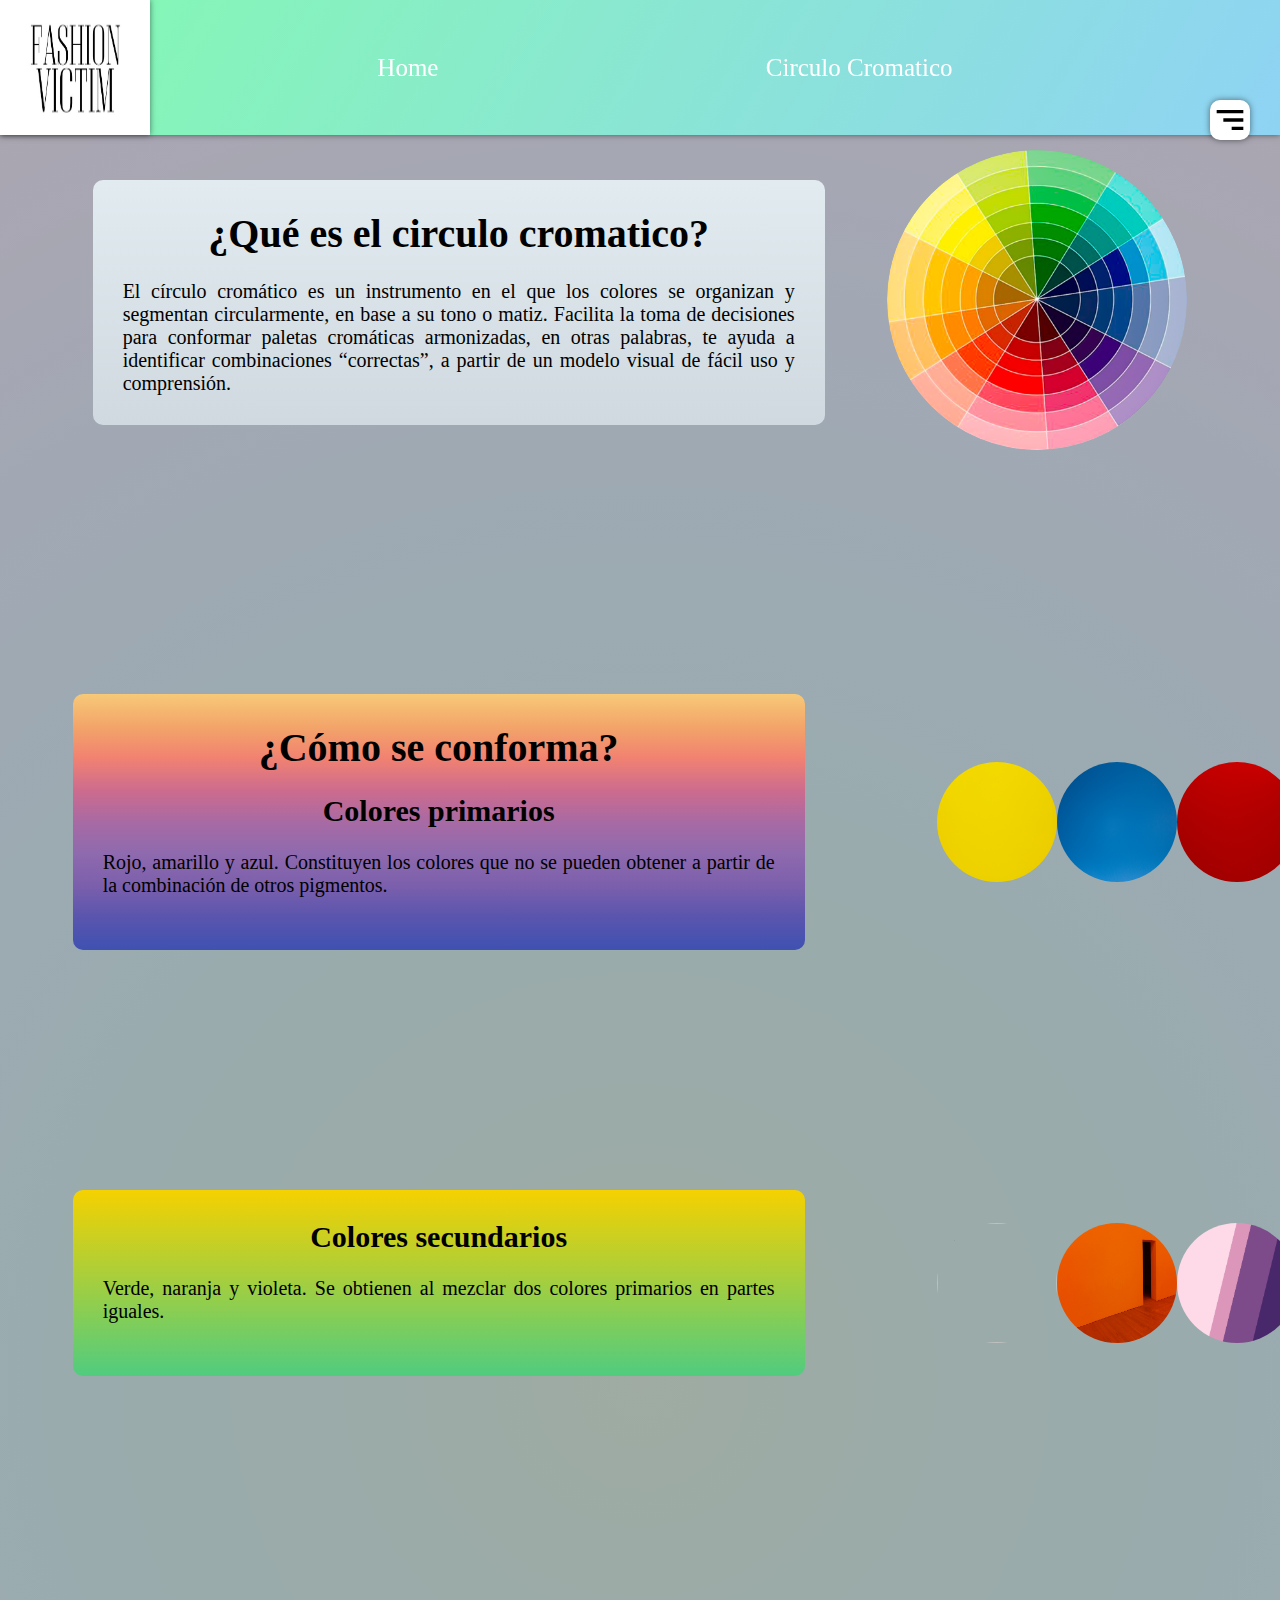
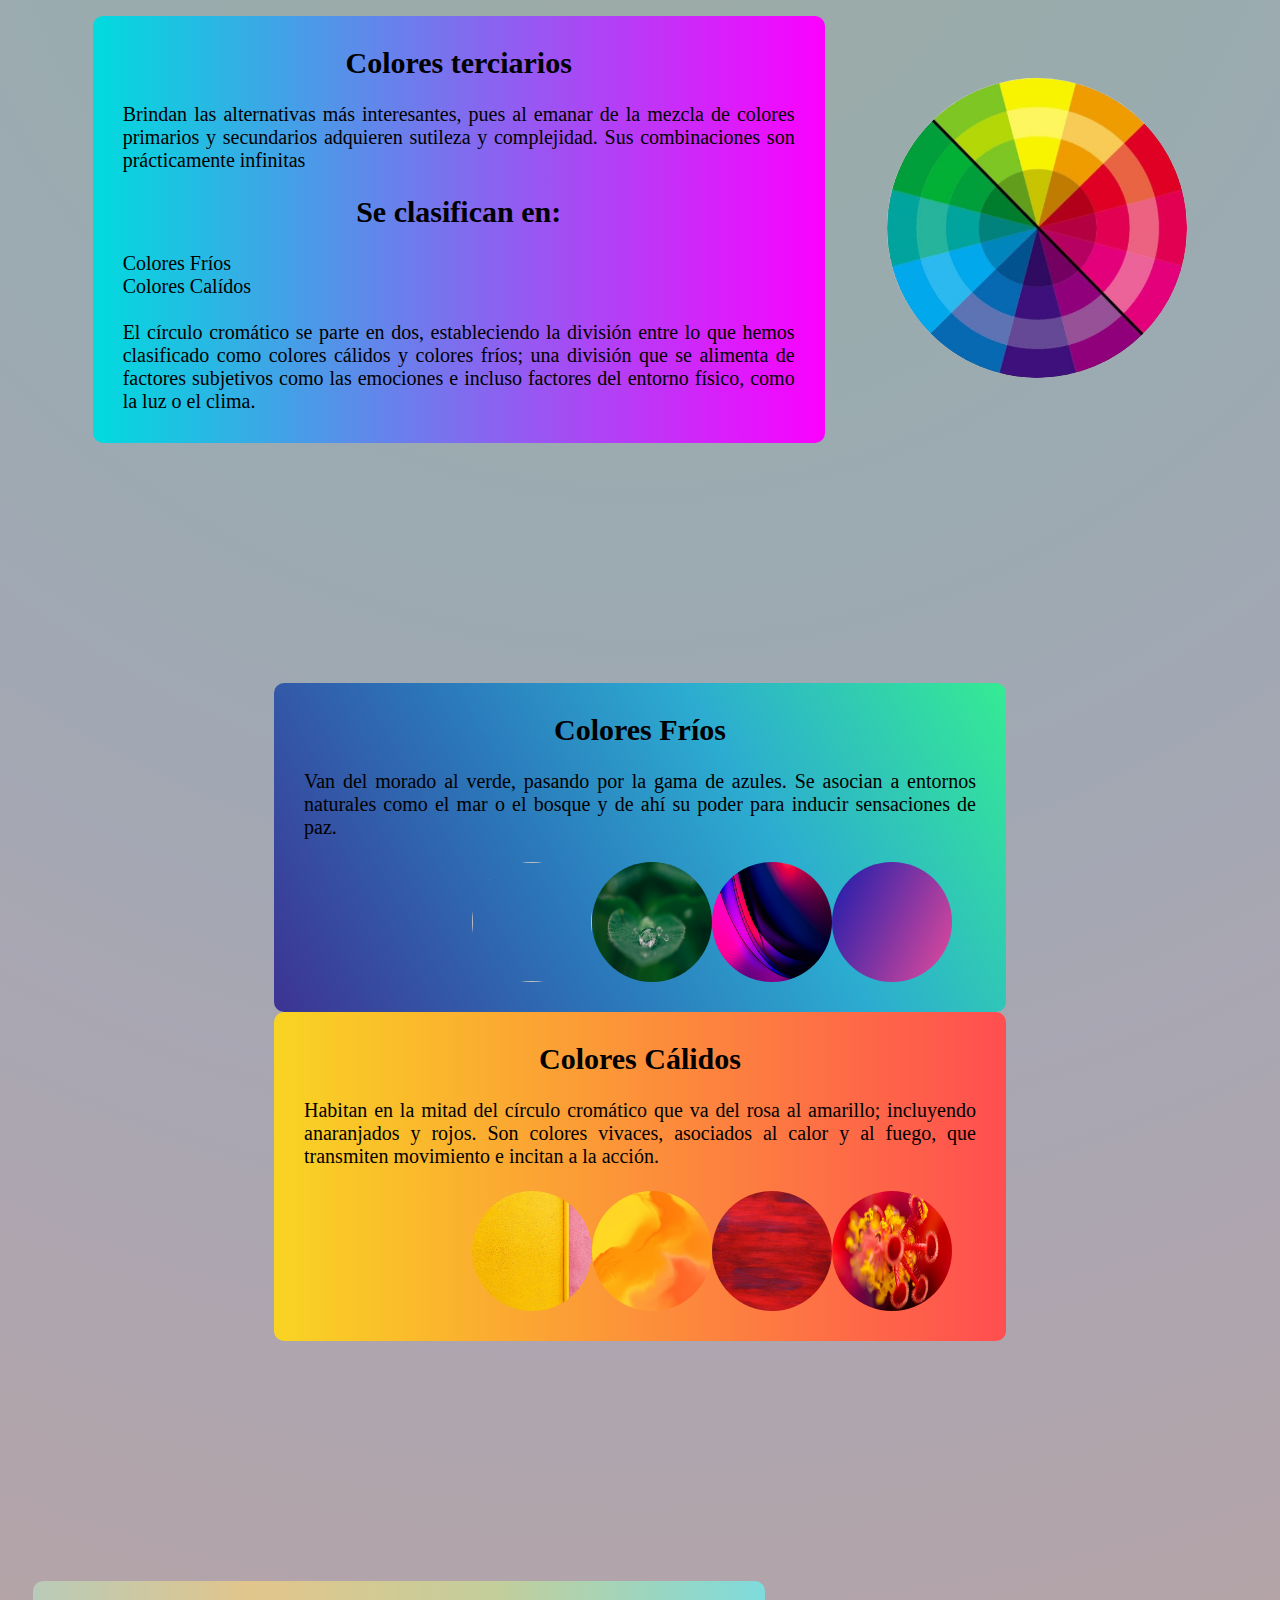
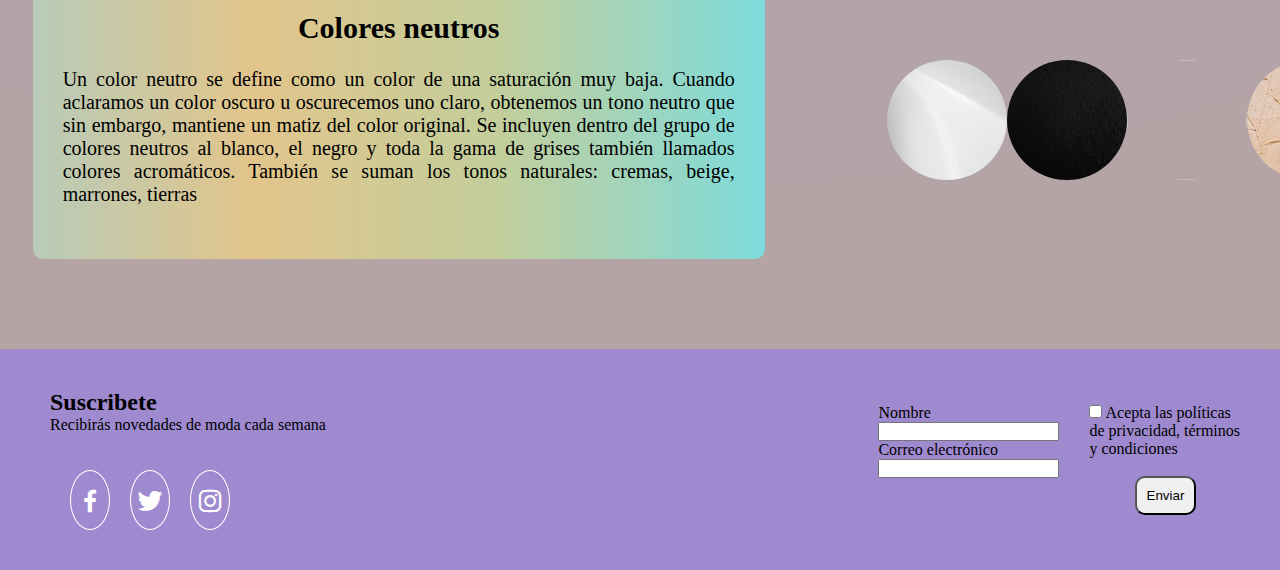
==== circulo.html @ fef50c9a "first commit" ====
<!DOCTYPE html>
<html lang="es">

<head>
    <meta charset="UTF-8">
    <meta name="viewport" content="width=device-width, initial-scale=1.0">
    <title>Fashion Victim</title>
    <link rel="stylesheet" href="css/style.css">
    <link href='https://unpkg.com/boxicons@2.0.7/css/boxicons.min.css' rel='stylesheet'>  <!-- Permite trabajar con los iconos de boxicons-->  
</head>

<body>
    <header class="header">
        <img src="Imagenes/Logo.jpg" alt="" class="Logo">
        <nav class ="menu-navegacion">
            <a href="principal.html">Home</a>
            <a href="circulo.html">Circulo Cromatico</a>
        </nav>
        <div class="head" id=inicio>
            <img src="Imagenes/menu.svg" alt="" class="opcion">
            <nav class ="opcion-navegacion">
                <a href="#circuloC">Circulo Cromatico</a>
                <a href="#primario">Colores primarios</a>
                <a href="#secundario">Colores secundarios</a>
                <a href="#terciario">Colores terciarios</a>
                <a href="#friocalido">Fríos y Cálidos</a>
                <a href="#neutro">Colores neutros</a>
            </nav>
        </div>
    </header>    

    <main>
        <section class="contenedor" id="circuloC">
            <div class="contenedor-circulo">
                <div class ="circulo-cromatico" style="background-image: linear-gradient(to top, #cfd9df 0%, #e2ebf0 100%);">
                    <h1>¿Qué es el circulo cromatico?</h1></br>
                    <p>El círculo cromático es un instrumento en el que los colores se organizan y segmentan circularmente, en base a su tono o matiz. Facilita la toma de decisiones para conformar paletas cromáticas armonizadas, en otras palabras, te ayuda a identificar combinaciones “correctas”, a partir de un modelo visual de fácil uso y comprensión.</p>
                </div>
                <div class ="circulo-frio">
                    <img src ="Imagenes/circle.png">
                </div>
            </div>
        </section>
        <section class="contenedor" id="primario">
            <div class="contenedor-circulo">
                <div class ="circulo-cromatico" style="background-image: linear-gradient(to top, #3f51b1 0%, #5a55ae 13%, #7b5fac 25%, #8f6aae 38%, #a86aa4 50%, #cc6b8e 62%, #f18271 75%, #f3a469 87%, #f7c978 100%);">
                    <h1>¿Cómo se conforma?</h1></br>
                    <h2>Colores primarios</h2></br>
                    <p>Rojo, amarillo y azul. Constituyen los colores que no se pueden obtener a partir de la combinación de otros pigmentos.</p></br>                 
                </div>
                <div>
                    <div class ="circulo-conforma">
                        <img src="Imagenes/amarillo.jpg">
                        <img src="Imagenes/azul.jpg">
                        <img src="Imagenes/rojo.jpg">
                    </div> 
                </div>
            </div>
        </section>
        <section class="contenedor" id="secundario">
            <div class="contenedor-circulo">
                <div class ="circulo-cromatico" style="background-image: linear-gradient(to top, #50cc7f 0%, #f5d100 100%);">
                    <h2>Colores secundarios</h2></br>
                    <p>Verde, naranja y violeta. Se obtienen al mezclar dos colores primarios en partes iguales.</p></br>                 
                </div>
                <div>
                    <div class ="circulo-conforma">
                        <img src="Imagenes/verde.jpg">
                        <img src="Imagenes/naranja.jpg">
                        <img src="Imagenes/violeta.jpg">
                    </div>
                </div>
            </div>
        </section>
        <section class="contenedor" id="terciario">
            <div class="contenedor-circulo">
                <div class ="circulo-cromatico" style="background-image: linear-gradient(to right, #00dbde 0%, #fc00ff 100%);">
                    <h2>Colores terciarios</h2></br>
                    <p>Brindan las alternativas más interesantes, pues al emanar de la mezcla de colores primarios y secundarios adquieren sutileza y complejidad. Sus combinaciones son prácticamente infinitas</p>                 
                    </br>
                    <div>
                        <h2>Se clasifican en:</h2></br>
                        <ul>
                            <li>Colores Fríos</li>
                            <li>Colores Calídos</li>
                        </ul></br>
                        <p>El círculo cromático se parte en dos, estableciendo la división entre lo que hemos clasificado como colores cálidos y colores fríos; una división que se alimenta de factores subjetivos como las emociones e incluso factores del entorno físico, como la luz o el clima.</p>
                    </div>
                </div>
                <div class ="circulo-frio">
                    <img src ="Imagenes/frio-calido.jpg">
                </div>
            </div>
        </section>
        <section class="contenedor" id="friocalido">
            <div class="contenedor-circulo">
                <div class ="circulo-cromatico" style="background-image: linear-gradient(60deg, #3d3393 0%, #2b76b9 37%, #2cacd1 65%, #35eb93 100%);">
                    <div class ="Frios">
                        <h2>Colores Fríos</h2></br>
                        <p>Van del morado al verde, pasando por la gama de azules. Se asocian a entornos naturales como el mar o el bosque y de ahí su poder para inducir sensaciones de paz.</p></br>
                        <div class ="circulo-conforma"> 
                            <img src="Imagenes/frio1.jpg">
                            <img src="Imagenes/frio2.jpg">
                            <img src="Imagenes/frio3.jpg">
                            <img src="Imagenes/frio4.jpg">
                        </div> 
                    </div>                 
                </div>
                <div class ="circulo-cromatico" style="background-image: linear-gradient(to right, #f9d423 0%, #ff4e50 100%);">
                    <div class ="Calidos">
                        <h2>Colores Cálidos</h2></br>
                        <p>Habitan en la mitad del círculo cromático que va del rosa al amarillo; incluyendo anaranjados y rojos. Son colores vivaces, asociados al calor y al fuego, que transmiten movimiento e incitan a la acción.</p></br>
                        <div class ="circulo-conforma"> 
                            <img src="Imagenes/calido1.jpg">
                            <img src="Imagenes/calido2.jpg">
                            <img src="Imagenes/calido3.jpg">
                            <img src="Imagenes/calido4.jpg">
                        </div> 
                    </div>                 
                </div>
            </div>
        </section>
        <section class="contenedor" id="neutro">
            <div class="contenedor-circulo">
                <div class ="circulo-cromatico" style="background-image: linear-gradient(to right, #e4afcb 0%, #b8cbb8 0%, #b8cbb8 0%, #e2c58b 30%, #c2ce9c 64%, #7edbdc 100%);">
                    <h2>Colores neutros</h2></br>
                    <p>Un color neutro se define como un color de una saturación muy baja. Cuando aclaramos un color oscuro u oscurecemos uno claro, obtenemos un tono neutro que sin embargo, mantiene un matiz del color original.
                        Se incluyen dentro del grupo de colores neutros al blanco, el negro y toda la gama de grises también llamados colores acromáticos.
                        También se suman los tonos naturales: cremas, beige, marrones, tierras</p></br>                 
                </div>
                <div>
                    <div class ="circulo-conforma">
                        <img src="Imagenes/blanco.jpg">
                        <img src="Imagenes/negro.jpg">
                        <img src="Imagenes/gris.jpg">
                        <img src="Imagenes/beige.jpg">
                    </div> 
                </div>
            </div>
        </section>
    </main>
    <footer>
        <div class="footer-content">
            <div>
                <h2>Suscribete</h2>
                <p>Recibirás novedades de moda cada semana</p>
                <br></br>
                <div class="social-media">
                    <a href="./" class="social-media-icon">
                        <i class='bx bxl-facebook'></i>
                    </a>
                    <a href="./" class="social-media-icon">
                        <i class='bx bxl-twitter' ></i>
                    </a>
                    <a href="./" class="social-media-icon">
                        <i class='bx bxl-instagram' ></i>
                    </a>
                </div>
            </div>
            <div>
                <form id="formulario" name="formulario" enctype="text/plain" action="#" method="POST">
                    <div>
                        <label for="nombre">Nombre</label></br>
                        <input id="nombre" type="text" name="nombre" value=""></br>
                        <label for="correo">Correo electrónico</label></br>
                        <input id="correo" type="text" name="E-mail" value=""></br>
                    </div>    
                    <div class="check">
                        <input id='check' type="checkbox">
                        <label for="condiciones">Acepta las políticas
                            <p>de privacidad, términos</p>
                            <p>y condiciones</p>
                        </label></br>
                        <button class="boton" onclick="validaSubmite()">Enviar</button>
                    </div>
                </form>
            </div>
        </div>
    </footer>
    <script src="js/menu.js"></script>
    <script src="js/correo.js"></script>
</body>
</html>
---- css/style.css ----
*{
    margin:0;
    padding:0;
    box-sizing:border-box;
}
main{
    background-image: radial-gradient(circle at 50% 37.85%, #9faba3 0, #9eaba4 3.33%, #9daba6 6.67%, #9caba7 10%, #9baba9 13.33%, #9aabaa 16.67%, #9aabac 20%, #9aabad 23.33%, #9aabaf 26.67%, #9babb0 30%, #9caab1 33.33%, #9daab2 36.67%, #9ea9b2 40%, #a0a9b3 43.33%, #a1a8b3 46.67%, #a3a8b3 50%, #a5a7b3 53.33%, #a7a7b2 56.67%, #a9a6b2 60%, #aaa6b1 63.33%, #aca6b0 66.67%, #aea5af 70%, #afa5ae 73.33%, #b1a5ac 76.67%, #b2a4ab 80%, #b3a4a9 83.33%, #b4a4a8 86.67%, #b4a4a6 90%, #b4a4a5 93.33%, #b4a4a3 96.67%, #b4a4a2 100%);
}

.Logo{
    position: fixed;
    top:0;
    z-index: 100;
    width:150px;
    height:15vh;
    cursor: pointer; /*Pone la manito*/
    box-shadow:0 0 6px rgba(0,0,0,.5)
}

.menu-navegacion{
    padding-left: 50px;
    position:fixed;
    top:0;
    width: 100%;
    height:15vh;
    cursor: pointer;
    background-image: linear-gradient(120deg, #84fab0 0%, #8fd3f4 100%);
    display: flex;
    justify-content:space-evenly; /*Reparte el espacio equitativamente*/
    align-items: center;
    box-shadow: 0 0 6px rgba(0,0,0,.5);
}

.menu-navegacion a{
    color:#fff;
    text-decoration:none;
    font-size: 25px;
}

.opcion{
    position:fixed;
    top:100px;
    right:30px;
    background:white;
    width:40px;
    height:40px;
    cursor: pointer; /*Pone la manito*/
    border-radius: 10px;
    box-shadow:0 0 6px rgba(0,0,0,.5)
}
.opcion-navegacion{
    position:fixed;
    top:100;
    right:0;
    width:30vw;
    height:60%;
    background-image: linear-gradient(120deg, #84fab0 0%, #8fd3f4 100%);
    display: flex;
    flex-direction: column;
    justify-content:space-evenly; /*Reparte el espacio equitativamente*/
    align-items: center;
    transition: transform .3s ease-in-out;
    transform:translate(110%);
    /*sale de la vista porque se mueve un 110 porciento*/
    box-shadow: 0 0 6px rgba(0,0,0,.5);
}

.spread{
    transform: translate(0);
    /*cuando da clic al boton que aparezca de nuevo el que estaba a 110%*/
}
.opcion-navegacion a{
    color:#fff;
    text-decoration:none;
}

.contenedor{
    width:100%;
    height:100%;
    margin: 60px 0 0; /*arriba-abajo lados*/
    padding: 60px 0; /*arriba-abajo lados*/
}

.contenedor-servicio{
    display: flex;
    justify-content:space-evenly;
    align-items: center;
    flex-wrap: wrap; /*si no cabe en la misma línea que lo pase abajo*/
}

.contenedor-circulo{
    display: flex;
    justify-content:space-evenly;
    align-items: center;
    padding: 30px;
    flex-wrap: wrap; /*si no cabe en la misma línea que lo pase abajo*/
}

.contenedor-servicio img{
    width:40%;
}
.sobre-nosotros{
    width:40%;
    text-align: center;
    font-family: 30px;
}

.circulo-cromatico{
    width:60%;
    text-align: center;
    padding: 30px;
    font-family: Georgia, 'Times New Roman', Times, serif;
    font-size: 20px;
    border-radius: 10px;
}
.circulo-cromatico h2{
    font-size: 30px;
}
.circulo-cromatico img{
    width:300px;
    height: 300%;
}

.circulo-cromatico p{
    text-align: justify;
}
.circulo-frio img{
    border-radius: 50%;
    width:300px;
    height: 300px;
}
.circulo-conforma{
    width:50%;
    margin:auto;
    display:flex;
    justify-content: space-evenly;
}
.circulo-conforma img{
    width:120px;
    height:120px;
    border-radius: 50%;
}
ul li{
    list-style:none;
    text-align: left;
}
.sobre-nosotros h1{
    font-size: 50px;
    line-height: 100px;
    color: #7EE9D2;
}
.sobre-nosotros p{
    font-size: 20px;
    text-align: justify;
}

/* Footer*/

footer{
    background: #9f8ad0;
    padding-bottom: 0.1px;
}

.footer-content{
    margin-left: 50px;
    display:flex;
    justify-content: space-between; /*Los elementos se pongan uno al lado del otro, pero en las esquinas*/
    align-items: center;
    flex-wrap: wrap;
    padding-top:40px;
    padding-bottom:40px
}

.social-media{
    width:50%;
    display:flex;
    justify-content: space-evenly;
}

.social-media-icon{
    display: inline-block;
    margin-left: 20px;
    width: 100px;
    height: 60px;
    border: 1px solid #fff;
    border-radius: 50%;
    text-align: center;
    color: #fff;
}

.social-media-icon:hover{
    background: #fff;
    color: #764ba2
}

.social-media-icon i{
    font-size: 30px;
    line-height: 60px;
}

#formulario{
    display:flex;
    justify-content: space-evenly;
    margin-right: 40px;
}

.check{
    padding-left: 30px;
    flex-direction: column;
}
.boton{
    border-radius: 10px;
    padding:10px;
    margin-left: 30%;
}
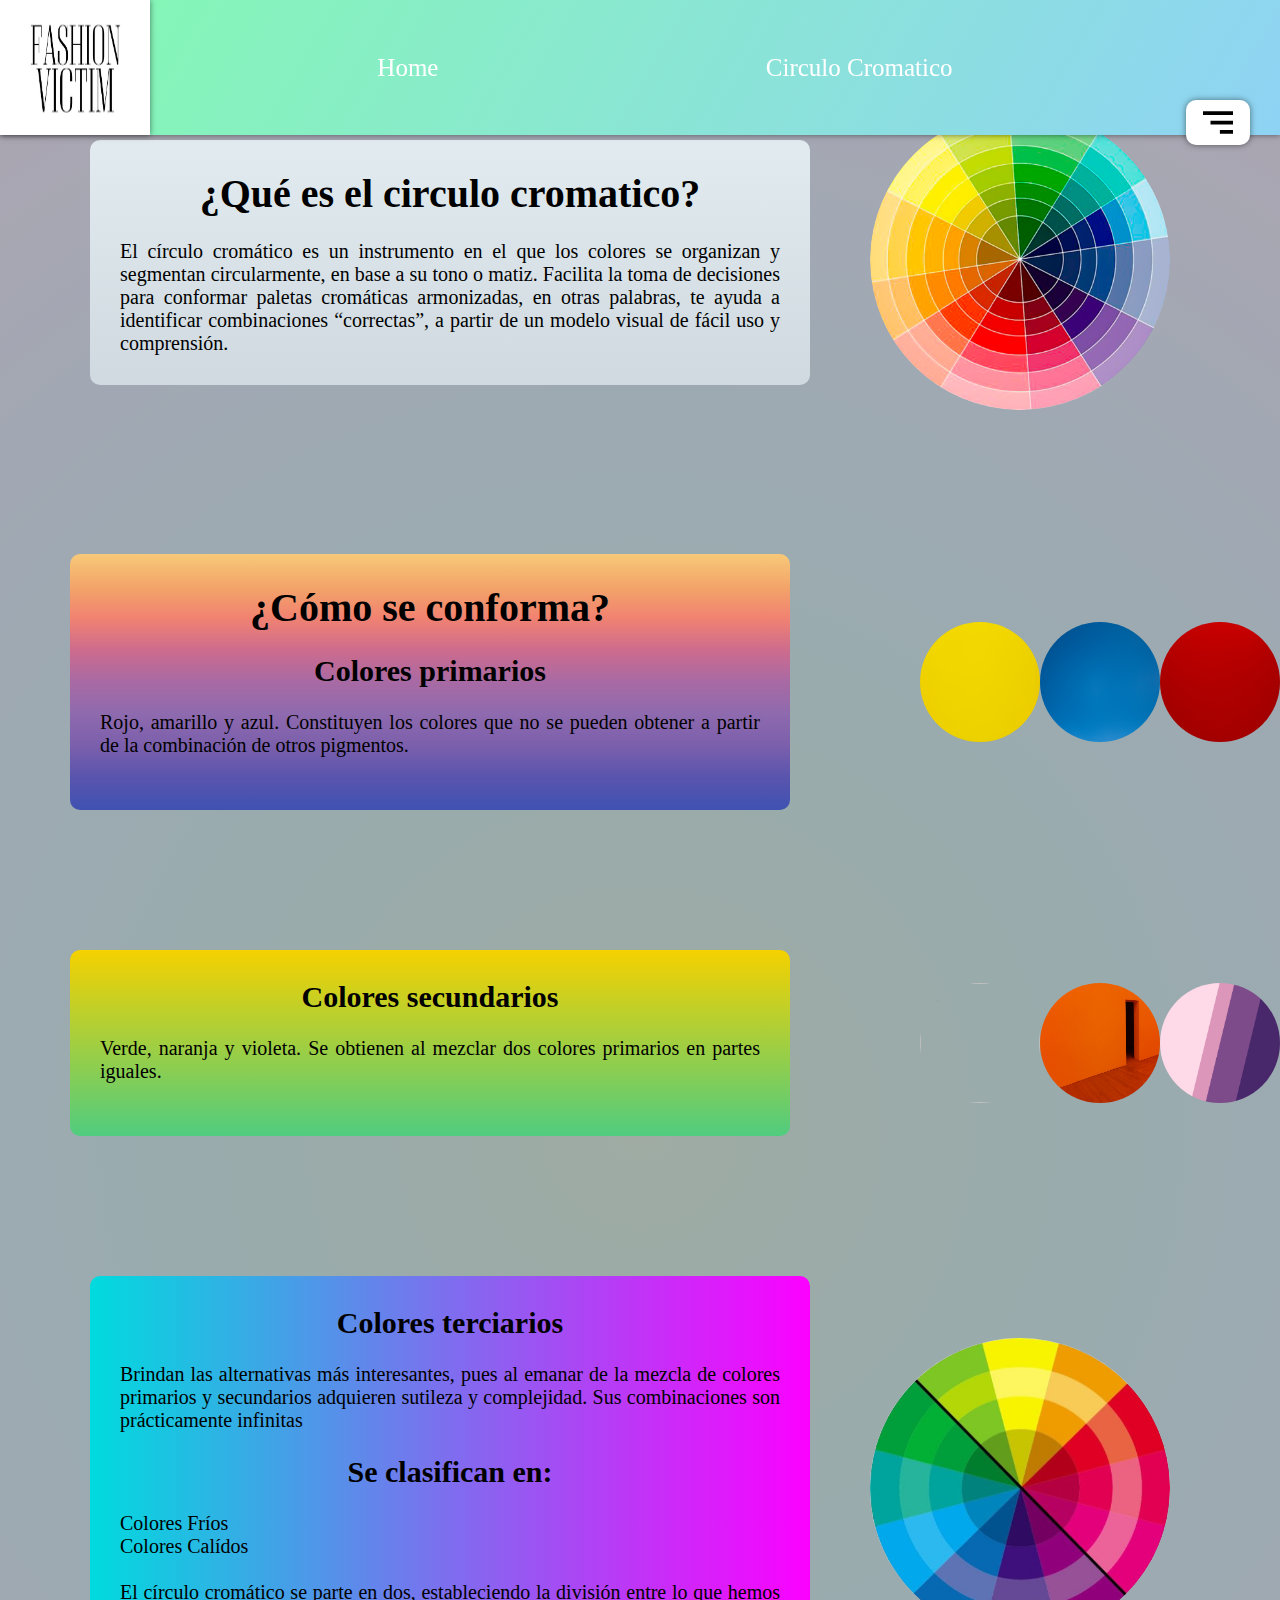
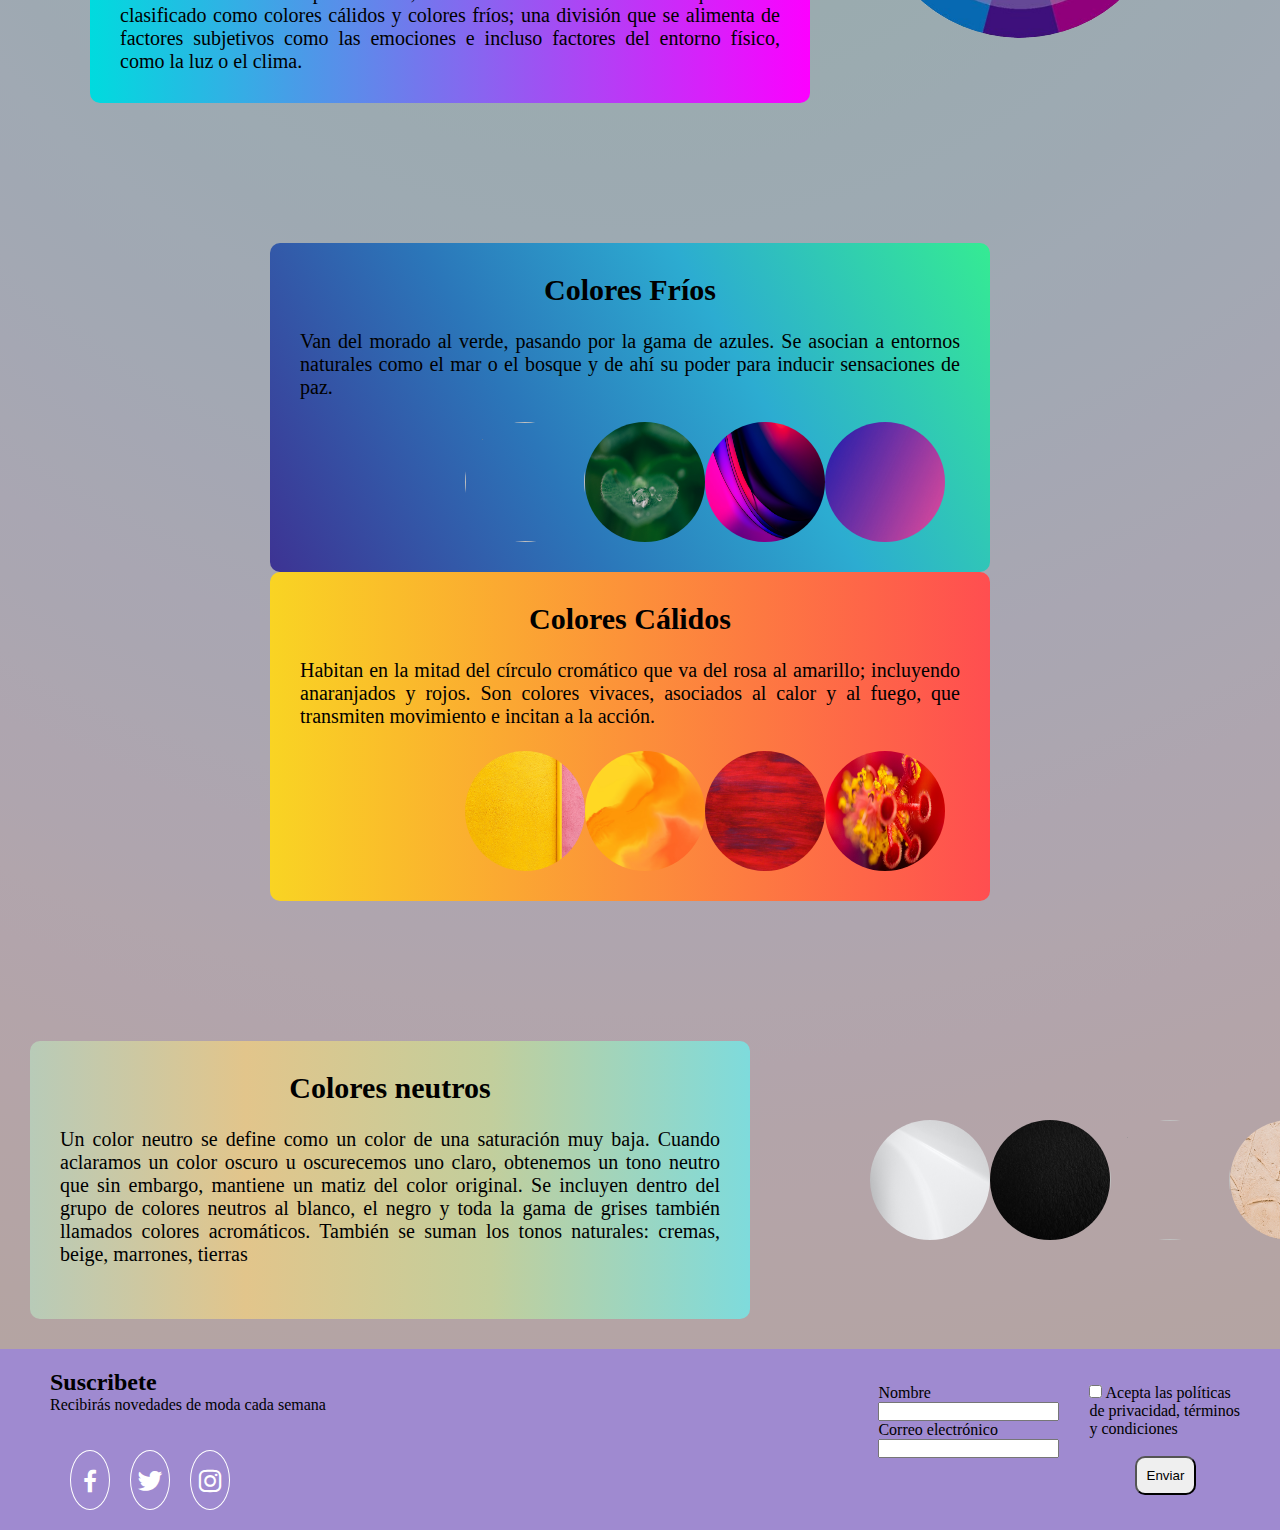
==== commit c8441ecb: "Update" ====
--- a/circulo.html
+++ b/circulo.html
@@ -13,7 +13,7 @@
     <header class="header">
         <img src="Imagenes/Logo.jpg" alt="" class="Logo">
         <nav class ="menu-navegacion">
-            <a href="principal.html">Home</a>
+            <a href="index.html">Home</a>
             <a href="circulo.html">Circulo Cromatico</a>
         </nav>
         <div class="head" id=inicio>
@@ -41,7 +41,7 @@
                 </div>
             </div>
         </section>
-        <section class="contenedor" id="primario">
+        <section class="contenedor"  id="primario">
             <div class="contenedor-circulo">
                 <div class ="circulo-cromatico" style="background-image: linear-gradient(to top, #3f51b1 0%, #5a55ae 13%, #7b5fac 25%, #8f6aae 38%, #a86aa4 50%, #cc6b8e 62%, #f18271 75%, #f3a469 87%, #f7c978 100%);">
                     <h1>¿Cómo se conforma?</h1></br>
@@ -180,4 +180,4 @@
     <script src="js/menu.js"></script>
     <script src="js/correo.js"></script>
 </body>
-</html>+</html>
--- a/css/style.css
+++ b/css/style.css
@@ -42,8 +42,8 @@
     top:100px;
     right:30px;
     background:white;
-    width:40px;
-    height:40px;
+    width:5%;
+    height:5%;
     cursor: pointer; /*Pone la manito*/
     border-radius: 10px;
     box-shadow:0 0 6px rgba(0,0,0,.5)
@@ -77,8 +77,8 @@
 .contenedor{
     width:100%;
     height:100%;
-    margin: 60px 0 0; /*arriba-abajo lados*/
-    padding: 60px 0; /*arriba-abajo lados*/
+    margin: 20px 20px 0 0; /*arriba-abajo lados*/
+    padding: 60px 20px 0 0; /*arriba-abajo lados*/
 }
 
 .contenedor-servicio{
@@ -150,7 +150,6 @@
     color: #7EE9D2;
 }
 .sobre-nosotros p{
-    font-size: 20px;
     text-align: justify;
 }
 
@@ -167,8 +166,8 @@
     justify-content: space-between; /*Los elementos se pongan uno al lado del otro, pero en las esquinas*/
     align-items: center;
     flex-wrap: wrap;
-    padding-top:40px;
-    padding-bottom:40px
+    padding-top:20px;
+    padding-bottom:20px
 }
 
 .social-media{
@@ -212,4 +211,44 @@
     border-radius: 10px;
     padding:10px;
     margin-left: 30%;
-}+}
+
+@media screen and (min-width:320px)and (max-width:640px){
+
+    .circulo-frio img{
+        border-radius: 50%;
+        width:150px;
+        height: 150px;
+    }
+    .circulo-cromatico h2{
+        font-size: 20px;
+    }
+    .circulo-conforma img{
+        width: 40px;
+        height: 40px;
+        border-radius: 50%;
+    }
+    .circulo-cromatico{
+        width:50%;
+        text-align: center;
+        padding: 10px;
+        font-family: Georgia, 'Times New Roman', Times, serif;
+        font-size: 10px;
+        border-radius: 10px;
+        flex-wrap: wrap;
+    }
+    .menu-navegacion a{
+        font-size: 15px;
+    }
+    .Logo{
+        width:80px;
+    }
+    #frio-calido img{
+        width: 30px;
+        height: 30px;
+    }
+    .sobre-nosotros h1{
+        font-size: 30px;
+    }
+
+}
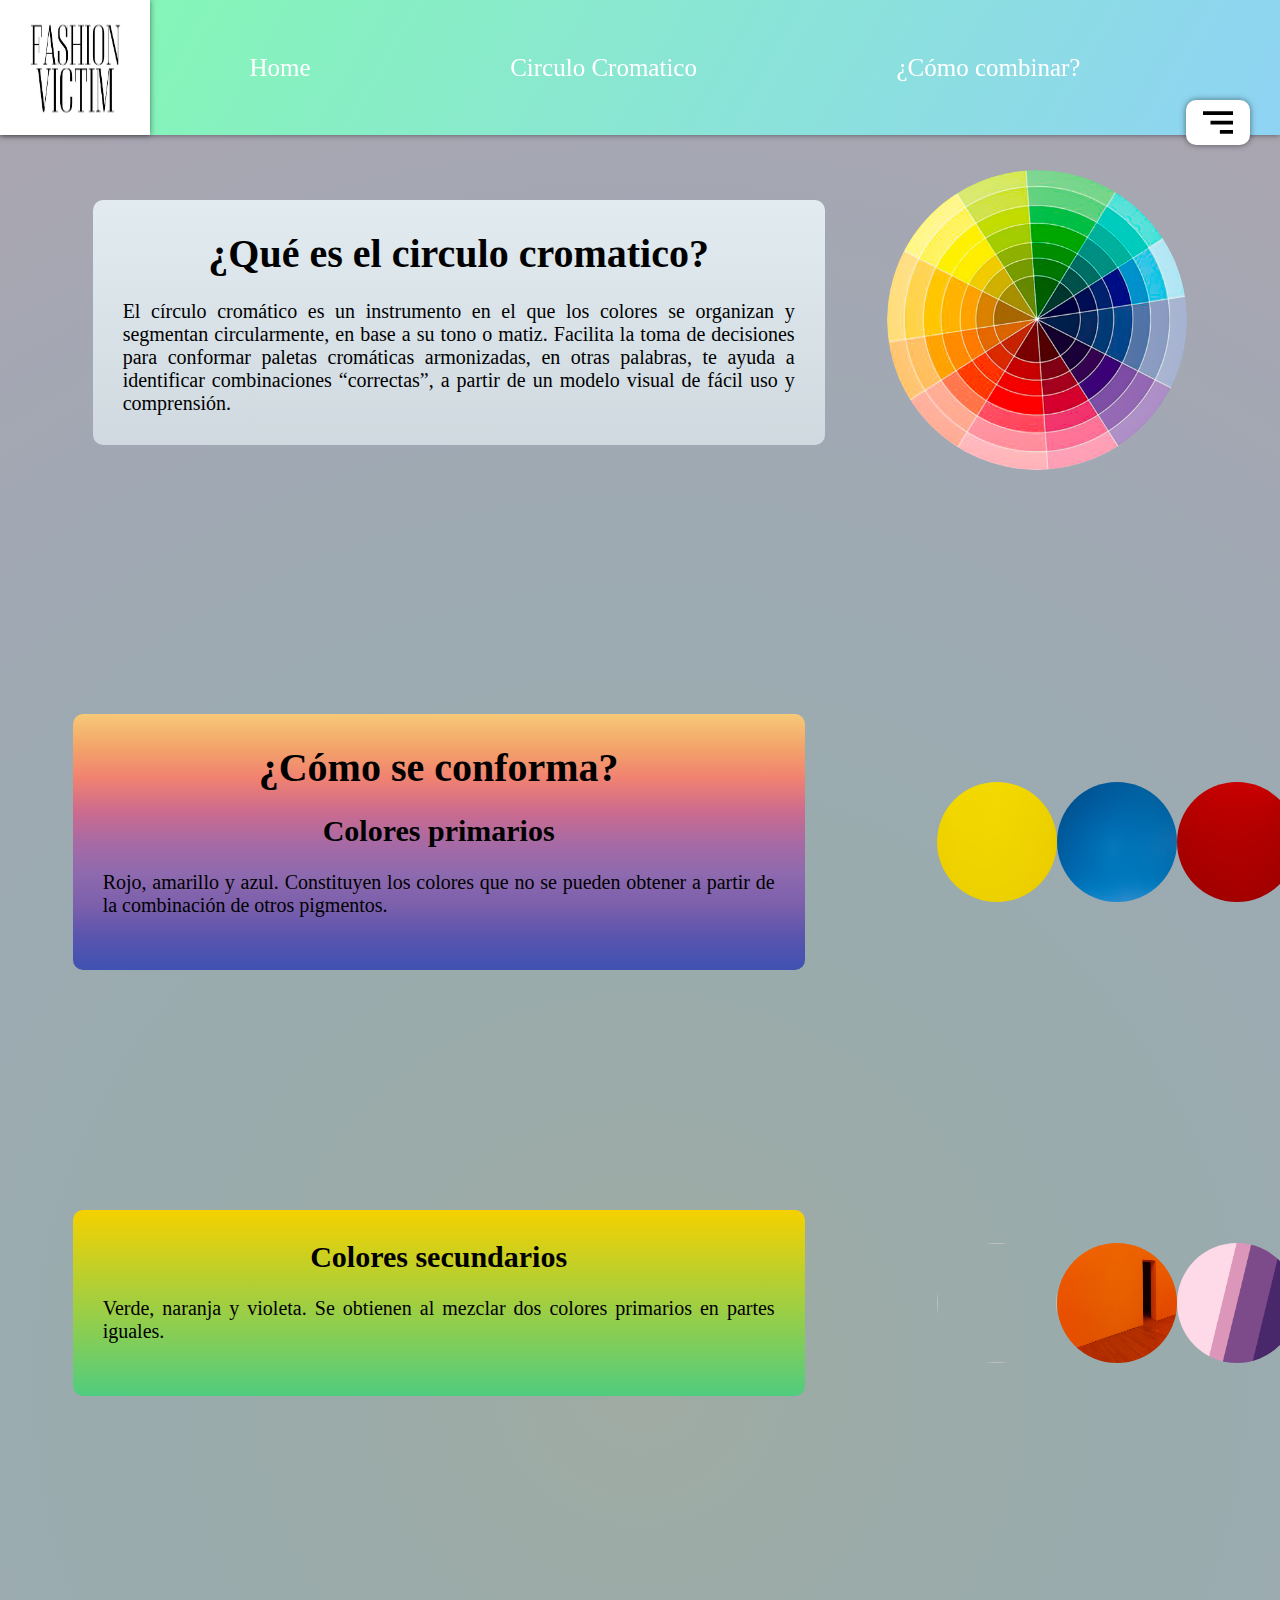
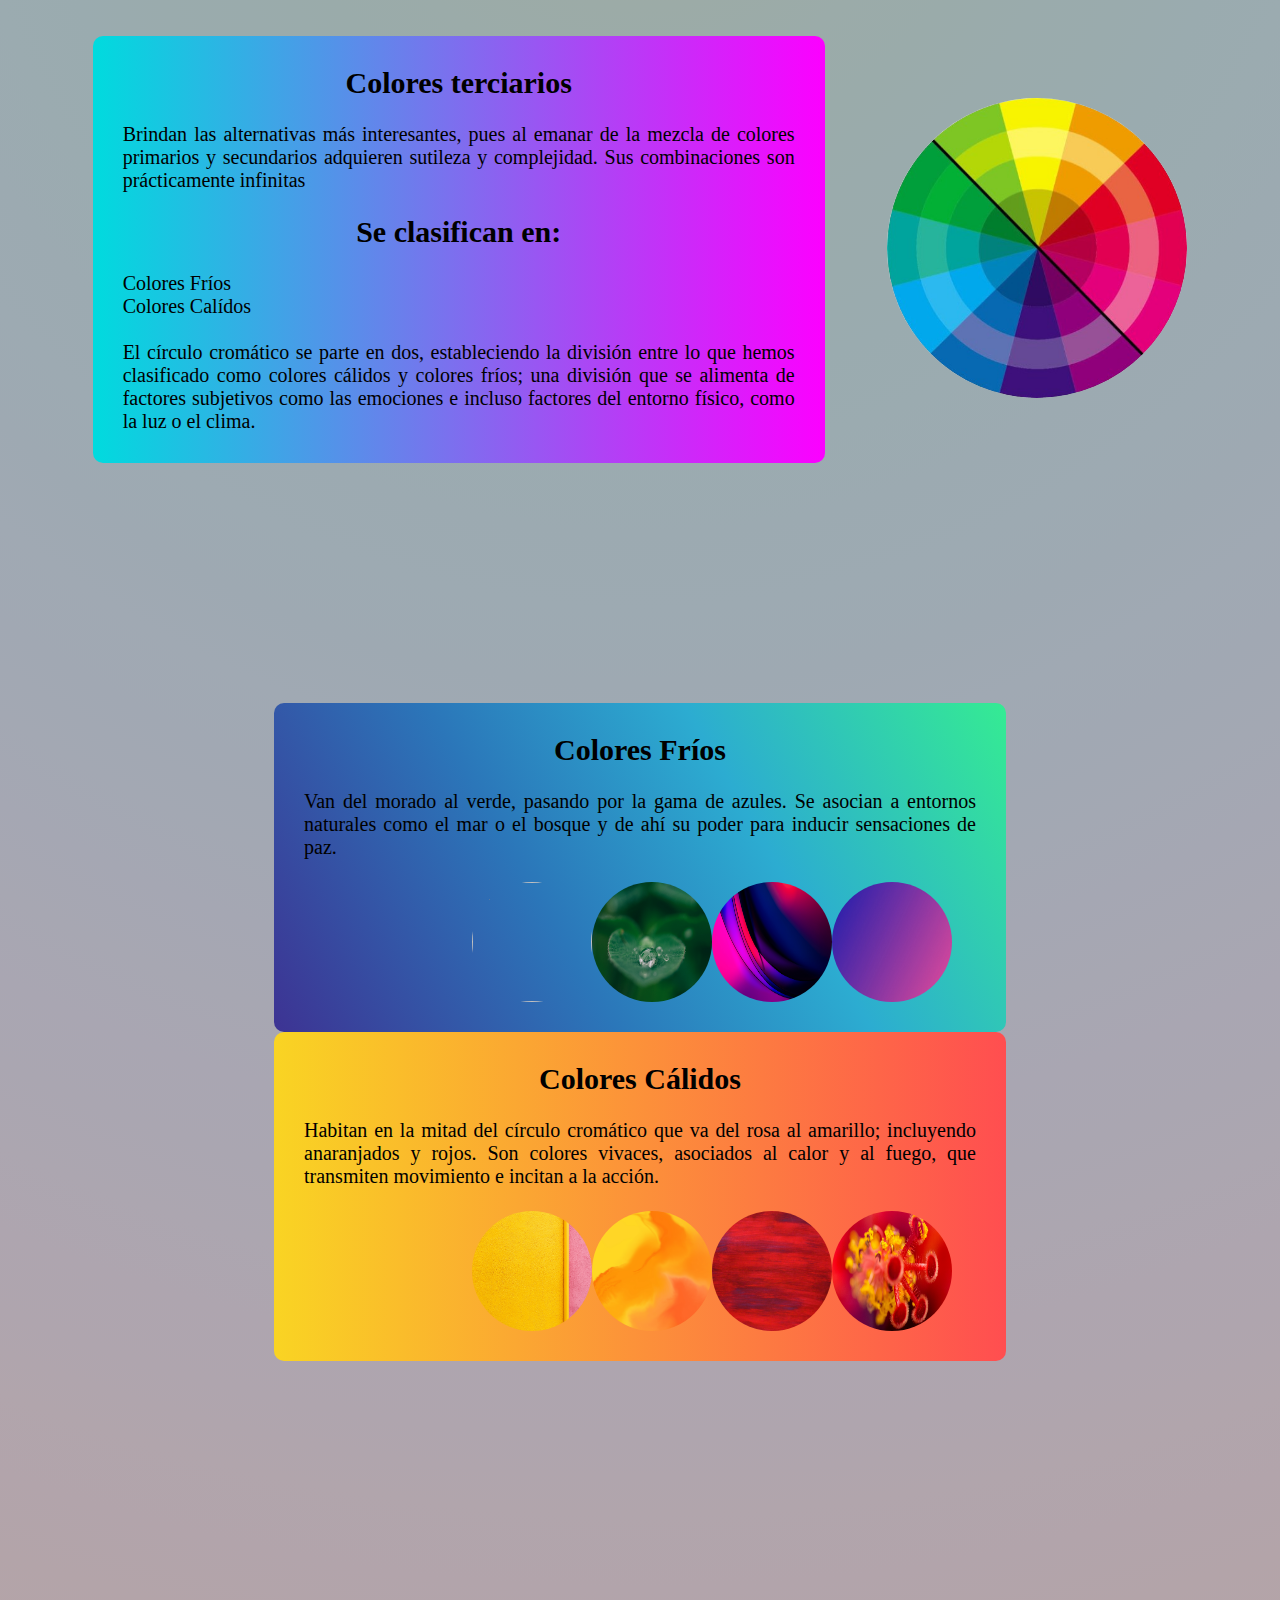
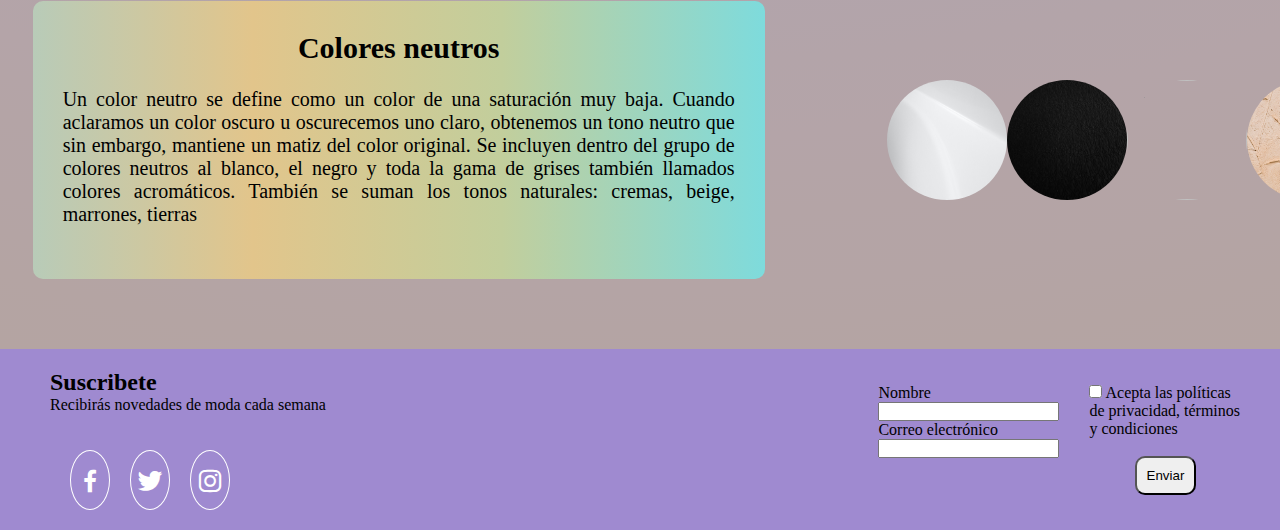
==== commit da5d5e81: "update" ====
--- a/circulo.html
+++ b/circulo.html
@@ -15,6 +15,7 @@
         <nav class ="menu-navegacion">
             <a href="index.html">Home</a>
             <a href="circulo.html">Circulo Cromatico</a>
+            <a href="combina.html">¿Cómo combinar?</a>
         </nav>
         <div class="head" id=inicio>
             <img src="Imagenes/menu.svg" alt="" class="opcion">
--- a/css/style.css
+++ b/css/style.css
@@ -54,7 +54,7 @@
     right:0;
     width:30vw;
     height:60%;
-    background-image: linear-gradient(120deg, #84fab0 0%, #8fd3f4 100%);
+    background:#FF9C63;
     display: flex;
     flex-direction: column;
     justify-content:space-evenly; /*Reparte el espacio equitativamente*/
@@ -77,8 +77,8 @@
 .contenedor{
     width:100%;
     height:100%;
-    margin: 20px 20px 0 0; /*arriba-abajo lados*/
-    padding: 60px 20px 0 0; /*arriba-abajo lados*/
+    margin: 60px 0 0 0; /*arriba-abajo lados*/
+    padding: 80px 0px 40px 0; /*arriba-abajo lados*/
 }
 
 .contenedor-servicio{
@@ -146,7 +146,6 @@
 }
 .sobre-nosotros h1{
     font-size: 50px;
-    line-height: 100px;
     color: #7EE9D2;
 }
 .sobre-nosotros p{
@@ -224,15 +223,13 @@
         font-size: 20px;
     }
     .circulo-conforma img{
-        width: 40px;
-        height: 40px;
+        width: 30px;
+        height: 30px;
         border-radius: 50%;
     }
     .circulo-cromatico{
-        width:50%;
+        width:60%;
         text-align: center;
-        padding: 10px;
-        font-family: Georgia, 'Times New Roman', Times, serif;
         font-size: 10px;
         border-radius: 10px;
         flex-wrap: wrap;
@@ -243,12 +240,13 @@
     .Logo{
         width:80px;
     }
-    #frio-calido img{
-        width: 30px;
-        height: 30px;
-    }
     .sobre-nosotros h1{
-        font-size: 30px;
-    }
-
-}
+        font-size: 20px;
+    }
+    .circulo-frio img{
+        border-radius: 50%;
+        width:120px;
+        height: 120px;
+    }
+    
+}
